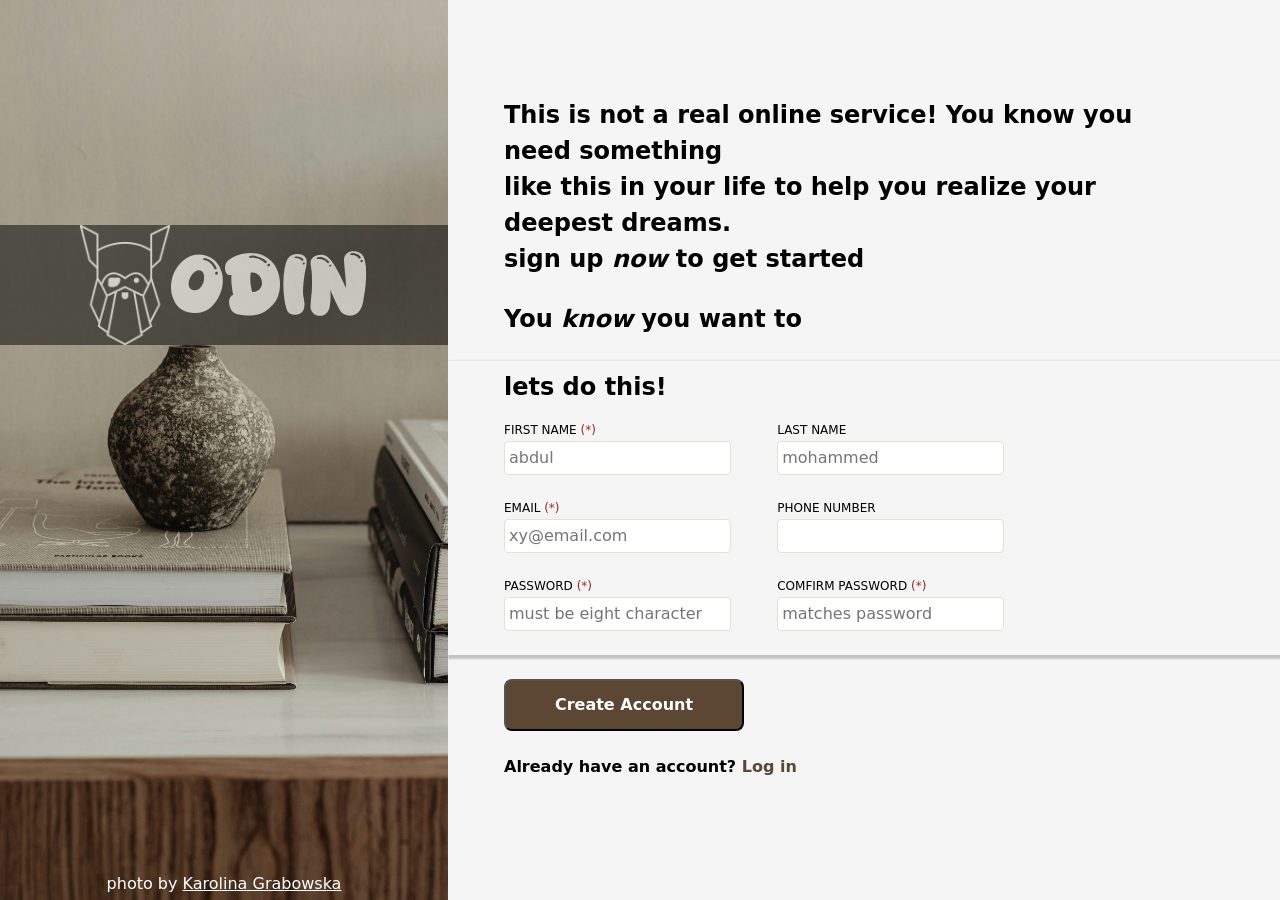
==== index.html @ 7e135c91 "chore(fix): renamed sign-up-form.html to index.html i renamed it because github looks for index.html" ====
<!DOCTYPE html>
<html lang="en">
<head>
    <meta charset="UTF-8">
    <meta name="viewport" content="width=device-width, initial-scale=1.0">
    <title>Sign-Up Form</title>
    <link rel="stylesheet" href="./reset.css">
    <link rel="stylesheet" href="./styles.css">
</head>
<body>
    <section id="sidebar">
        <div id="brand">
            <img id="logo" src="./images/odin-lined.png">
            ODIN
        </div>
        <p>photo by <a href="https://unsplash.com/photos/a-vase-and-some-books-H_eb_VfG2Ow">Karolina Grabowska</a></p>
    </section>
    <main>
        <p class="big">This is not a real online service! You know you need something
            <br>like this in your life to help you realize your deepest dreams.
            <br>sign up <em>now</em> to get started
        </p>
        <p class="big">You <em>know</em> you want to</p>
        <form id="signup">
            <h2>lets do this!</h2>
            <div>
                <div class="field">
                    <label for="firstName">First Name <span class="required">(*)</span></label>
                    <input type="text" name="firstName" id="first" placeholder="abdul" required> 
                </div>
                <div class="field">
                    <label for="lastName">last Name </label>
                    <input type="text" name="lastName" id="last" placeholder="mohammed">
                </div>
                <div class="field">
                    <label for="email">Email <span class="required">(*)</span></label>
                    <input type="email" name="email" id="email" placeholder="xy@email.com" required>
                </div>
                <div class="field">
                    <label for="phone">Phone Number</label>
                    <input type="tel" name="phone">
                </div>
                <div class="field">
                    <label for="password">Password <span class="required">(*)</span></label>
                    <input type="text" name="password" id="password" placeholder="must be eight character" required>
                </div>
                <div class="field">
                    <label for="cpassword">Comfirm Password <span class="required">(*)</span></label>
                    <input type="text" name="cpassword" id="cpassword" placeholder="matches password" required>
                </div>
            </div>
        </form>
        <button type="submit" form="signup">Create Account</button>
        <p id="call-to-action">Already have an account? <a href="">Log in<a></p>
    </main>
</body>
</html>
---- styles.css ----
body {
    display: flex;
    flex-direction: row;
    height: 100vh;
    font-size: 16px;
    font-family: system-ui, "Segoe UI", Roboto, Helvetica, Arial, sans-serif, "Apple Color Emoji", "Segoe UI Emoji", "Segoe UI Symbol";
}

#sidebar {
    display: flex;
    flex-direction: column;
    padding: 4px 0;
    justify-content: flex-end;
    
    position: relative;
    width: 35%;
    flex: 0 2 auto;
    background: url(images/sidebar-image.jpg);
    background-size:cover;
    background-position: bottom left;
    color: white;
    text-align: center;
   
}

div#brand {
    display: flex;
    justify-content: center;
    align-items: center;
    background-color: black;
    opacity: 0.5;
    font-family: "Vito";
    font-size: 5em;
    position: absolute;
    left: 0;
    right: 0;
    top: 25%;
}

#brand > img {
    height: 1.5em;
    width: auto;
}

main {
    background-color: whitesmoke;
    width: 65%;
    display: flex;
    flex-direction: column;
    gap: 24px;
    justify-content: center;

}

main > p {
    padding-left: 56px;
}

p.big {
    font-size: 1.5em;
    font-weight: 600;
}

main form {
    padding:8px 56px;
    box-shadow: 2px 2px 2px 2px rgb(0 0 0 / 20%);
}

form div {
    margin-top: 8px;
    display: flex;
    flex-flow: row wrap;
    width: 70%;
    justify-content: space-between;
}

form > h2 {
    font-weight: 600;
}

.field {
    display: flex;
    flex-direction: column;
    gap: 2px;
    width: 45%;
    margin-bottom: 16px;
    margin-right: 4px;
}

.field > label {
    text-transform: uppercase;
    font-size: 12px;
    font-weight: 400;
}

.field > input {
    border: 1px solid #e4e0d5;
    border-radius: 4px;
    padding: 4px
}

.field > input:focus {
    border: 2px solid rgb(72, 72, 172);
    outline: none;
}

.field input:user-invalid {
    border:2px solid red;
}

span.required{
    color: rgb(153, 37, 37);
}

button {
    margin-left: 56px;
    width: 240px;
    background-color: #5c4634;
    font-weight: 600;
    padding: 12px 24px;
    color: white;
    border-radius: 8px;
}
#call-to-action {
    font-weight: 600;
}

#call-to-action a {
    color: #5c4634;
    text-decoration: none;
}

@font-face {
    font-family: 'Vito';
    src: url('fonts/VitoBold.woff2') format('woff2'),
        url('fonts/VitoBold.woff') format('woff');
    font-weight: bold;
    font-style: normal;
    font-display: swap;
}
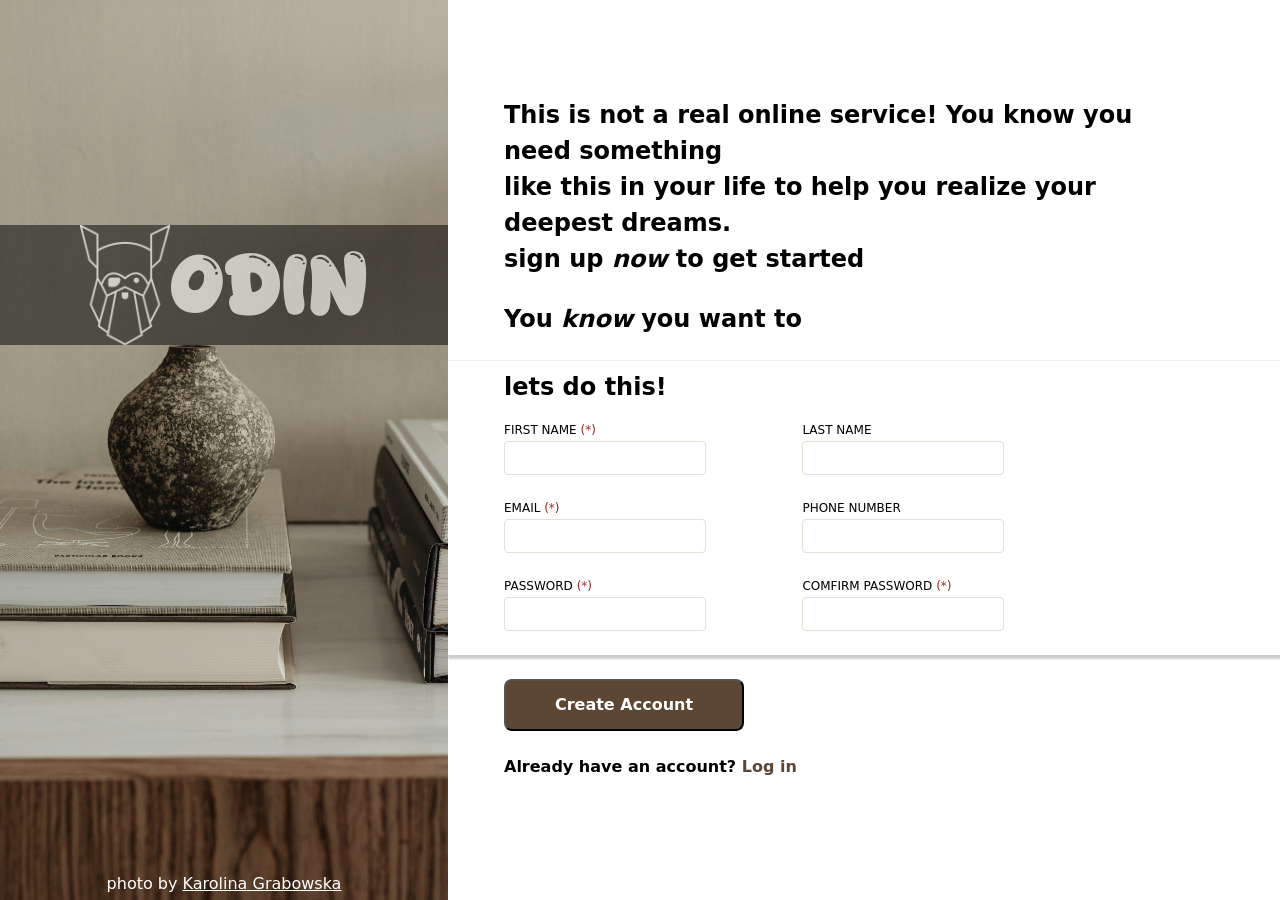
==== commit 121e85eb: "feat: made input element responsive Made input element responsive by setting it width to 100%" ====
--- a/index.html
+++ b/index.html
@@ -26,15 +26,15 @@
             <div>
                 <div class="field">
                     <label for="firstName">First Name <span class="required">(*)</span></label>
-                    <input type="text" name="firstName" id="first" placeholder="abdul" required> 
+                    <input type="text" name="firstName" id="first"> 
                 </div>
                 <div class="field">
                     <label for="lastName">last Name </label>
-                    <input type="text" name="lastName" id="last" placeholder="mohammed">
+                    <input type="text" name="lastName" id="last">
                 </div>
                 <div class="field">
                     <label for="email">Email <span class="required">(*)</span></label>
-                    <input type="email" name="email" id="email" placeholder="xy@email.com" required>
+                    <input type="email" name="email" id="email" required>
                 </div>
                 <div class="field">
                     <label for="phone">Phone Number</label>
@@ -42,11 +42,11 @@
                 </div>
                 <div class="field">
                     <label for="password">Password <span class="required">(*)</span></label>
-                    <input type="text" name="password" id="password" placeholder="must be eight character" required>
+                    <input type="text" name="password" id="password" required>
                 </div>
                 <div class="field">
                     <label for="cpassword">Comfirm Password <span class="required">(*)</span></label>
-                    <input type="text" name="cpassword" id="cpassword" placeholder="matches password" required>
+                    <input type="text" name="cpassword" id="cpassword" required>
                 </div>
             </div>
         </form>
--- a/styles.css
+++ b/styles.css
@@ -43,9 +43,10 @@
 }
 
 main {
-    background-color: whitesmoke;
+    background-color: white;
     width: 65%;
     display: flex;
+    flex: 1 0 auto;
     flex-direction: column;
     gap: 24px;
     justify-content: center;
@@ -82,7 +83,7 @@
     display: flex;
     flex-direction: column;
     gap: 2px;
-    width: 45%;
+    width: 40%;
     margin-bottom: 16px;
     margin-right: 4px;
 }
@@ -91,12 +92,14 @@
     text-transform: uppercase;
     font-size: 12px;
     font-weight: 400;
+    width: 100%;
 }
 
 .field > input {
     border: 1px solid #e4e0d5;
     border-radius: 4px;
-    padding: 4px
+    padding: 4px;
+    width: 100%;
 }
 
 .field > input:focus {
